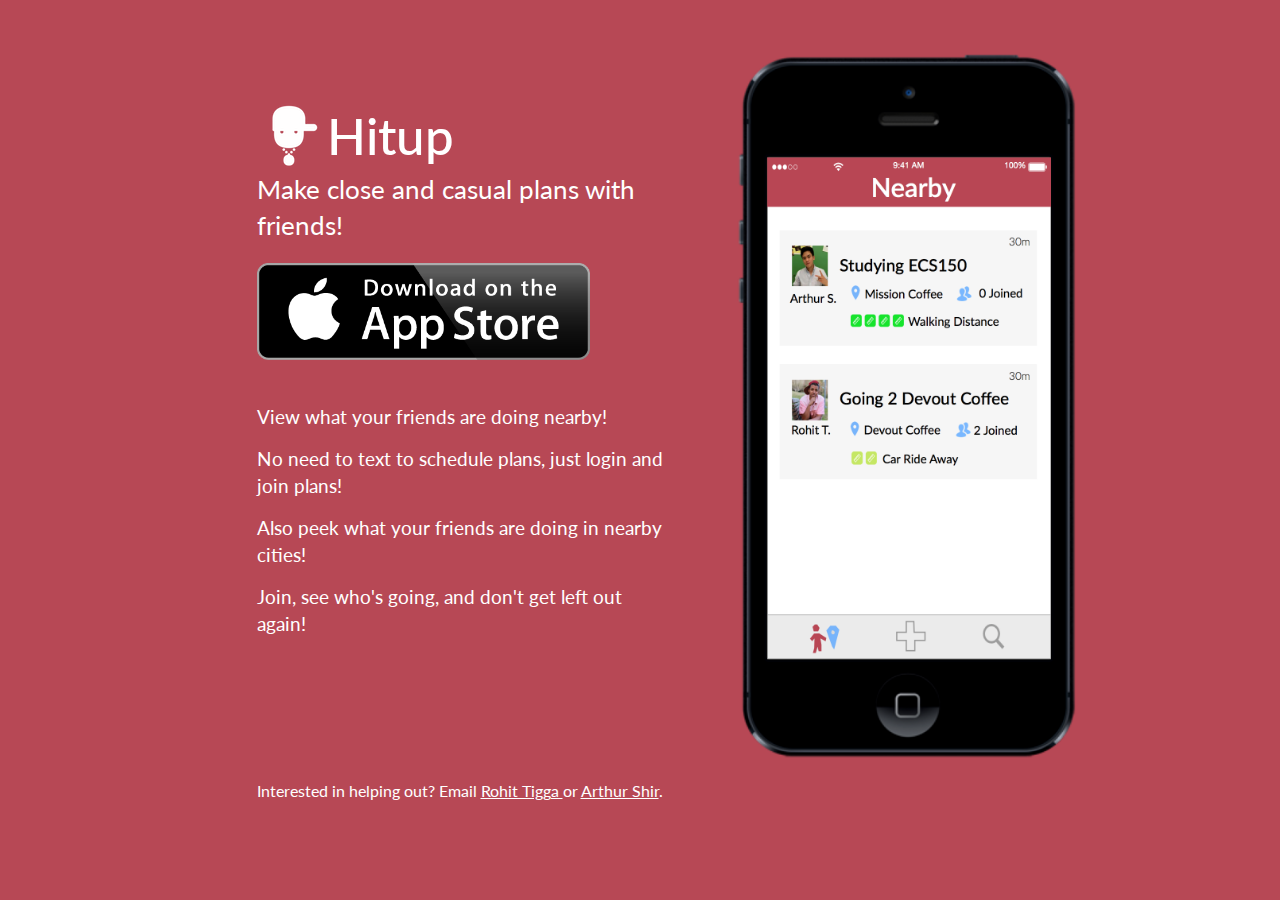
==== index.html @ 5ead3de5 "nearby text" ====
<!DOCTYPE html>
<html lang="en">
  <head>
    <meta charset="utf-8"/>
    <meta name="viewport" content="width=device-width">
    <meta property="og:url" content="http://www.gethitup.com"/>
    <meta property="og:type" content="website"/>
    <meta property="og:title" content="Hitup - Never miss a hangout again!"/>
    <meta property="og:description" content="Make plans on the go with your friends!"/>
    <meta property="og:image" content="http://www.gethitup.com/images/iphone.png"/>
    <title>Hitup - Never miss a hangout ever again!</title>
    <link rel="stylesheet" type="text/css" href="assets/css/style.css"/>
    <link href='http://fonts.googleapis.com/css?family=Lato:400,300' rel='stylesheet' type='text/css'>
    <link rel="shortcut icon" href="assets/img/favicon.png" />
   
  </head>
  <body>

    <div id="content" class="fade">
      <div id="text">
      
        <img src ="assets/img/Hitup-Logo.png" class="left">

        <h1>Hitup</h1>
        <h2>Make close and casual plans with friends!</h2>

        <a href="beta"><img class="resize-button"src="assets/img/appstore.png"></a>
        <ul id="details">
          <li id="details-1">
            View what your friends are doing nearby!
          </li>
          <li id="details-2">
            No need to text to schedule plans, just login and join plans! 
          </li>
          <li id="details-3">
            Also peek what your friends are doing in nearby cities!
          </li>
          <li id="details-4">
            Join, see who's going, and don't get left out again!
          </li>
        </ul>
      </div>
      <div id="iphone">
        <img class="resize"src="assets/img/AllFriends.png"> 
      </div>
      <div id="copy">
        Interested in helping out? Email <a href="mailto:rrtigga@ucdavis.edu?subject=Would love to help out!&body=Let me know how I can help!"> Rohit Tigga </a> or <a href="mailto:arthur.shir@gmail.com?subject=Would love to help out!&body=Let me know how I can help!"> Arthur Shir</a>.
      </div>

    </div>
  </body>
</html>
---- assets/css/style.css ----
* {
  margin: 0;
  padding: 0;
}

@font-face {
  font-family: 'Lato', sans-serif;
  font-style: normal;
  font-weight: normal;
}

@font-face {
  font-family: 'Lato', sans-serif;
  font-style: normal;
  font-weight: 400;
}

@font-face {
  font-family: 'Lato', sans-serif;
  font-style: normal;
  font-weight: 700;
}

body {
  background: #B74855;
  color: #fff;
  font-family: 'Lato', sans-serif;
  text-align: center;
  -webkit-font-smoothing: antialiased;
  -moz-osx-font-smoothing: grayscale;
}

a {
  color: white;
}

h1 {
  font-size: 3.2em;
  font-weight: 500;
}

h2 {
  font-size: 1.6em;
  font-weight: normal;
}

.button {
  background: #fff;
  border: 0.075em solid #fff;
  border-radius: 0.5em;
  color: #B74855;
  cursor: pointer;
  display: block;
  font-size: 1.2em;
  font-weight: 500;
  margin: 2.0em 0;
  padding: 0.625em 0;
  text-align: center;
  text-decoration: none;
  width: 100%;
}

.center{
  margin: auto;
    width: 60%;
}

.left{
  float:left;
}


.resize-button{
    height:auto;
    max-width: 80%;
    padding-top: 20px;
  }

  .pad20{
    padding-top: 20px;
  }

  .email-form{
    display: inline-block;
    margin: auto;
    min-width:400px;
    height:auto;
    max-width: 100%
  }

  .enter_box{
    min-width: 300px;
    min-height:45px;
  }

  .margin-100{
    margin-top:100px;
  }

/* desktop */

@media only screen and (min-width: 768px) {

  #content {
    margin: 0 auto;
    width: 767px;
  }

  #text {
    float: left;
    line-height: 1.4;
    margin: 100px 0;
    text-align: left;
    width: 417px;
  }

  #details {
    font-size: 1.2em;
    list-style-type: none;
    margin: 2.0em 0;
  }

  #details li {
    margin: 0.8em 0;
  }

  #iphone {
    background: transparent url('assets/img/AllFriends.png') no-repeat 0 0;
    background-size: contain;
    float: right;
    height: 591px;
    margin: 50px 0 0;
    width: 291px;
    
  }

  .resize{
    height: auto;
    max-width: 120%;
  }



  #video {
    height: 454px;
    margin: 69px 0;
    width: 255px;
  }

  #copy {
    clear: both;
    padding: 5px 0;
    text-align: left;
  }

  @media (-webkit-min-device-pixel-ratio: 2), (min-resolution: 192dpi) {
    #iphone {
      background: transparent url('/images/iphone@2x.png') no-repeat 0 0;
      background-size: contain;
      float: right;
      height: 591px;
      width: 291px;
    }
  }

}

/* mobile */

@media only screen and (max-width: 768px) {

  #content {
    padding: 1.0em;
    width: 90%;
  }

  #text {
    line-height: 1.4;
    text-align: left;
  }

  h2 {
    display: none;
  }

  .button {
    margin: 2.0em 0;
  }

  #details {
    font-size: 1.2em;
    list-style-type: none;
    margin: 1.4em 0;
  }

  #details li {
    margin: 0.8em 0;
  }

  #details-3 {
  }

  #iphone {
    background: transparent url('/images/iphone.png') no-repeat 0 0;
    background-size: contain;
    height: 591px;
    width: 291px;
  }

  #video {
    height: 454px;
    margin: 69px 0;
    width: 255px;
  }

  #copy {
    clear: both;
    padding: 150px 0 25px;
    text-align: left;
  }

  .resize{
    height: auto;
    max-width: 115%;
  }

  @media (-webkit-min-device-pixel-ratio: 2), (min-resolution: 192dpi) {
    #iphone {
      background: transparent url('/images/iphone@2x.png') no-repeat 0 0;
      background-size: contain;
      height: 591px;
      width: 291px;
    }
  }

}

/* fade */

@keyframes fadein {
  from { opacity: 0; }
  to   { opacity: 1; }
}

/* Firefox < 16 */
@-moz-keyframes fadein {
  from { opacity: 0; }
  to   { opacity: 1; }
}

/* Safari, Chrome and Opera > 12.1 */
@-webkit-keyframes fadein {
  from { opacity: 0; }
  to   { opacity: 1; }
}

/* Internet Explorer */
@-ms-keyframes fadein {
    from { opacity: 0; }
    to   { opacity: 1; }
}

/* Opera < 12.1 */
@-o-keyframes fadein {
    from { opacity: 0; }
    to   { opacity: 1; }
}

.fade {
  -webkit-animation: fadein 2s; /* Safari, Chrome and Opera > 12.1 */
     -moz-animation: fadein 2s; /* Firefox < 16 */
      -ms-animation: fadein 2s; /* Internet Explorer */
       -o-animation: fadein 2s; /* Opera < 12.1 */
          animation: fadein 2s;
}
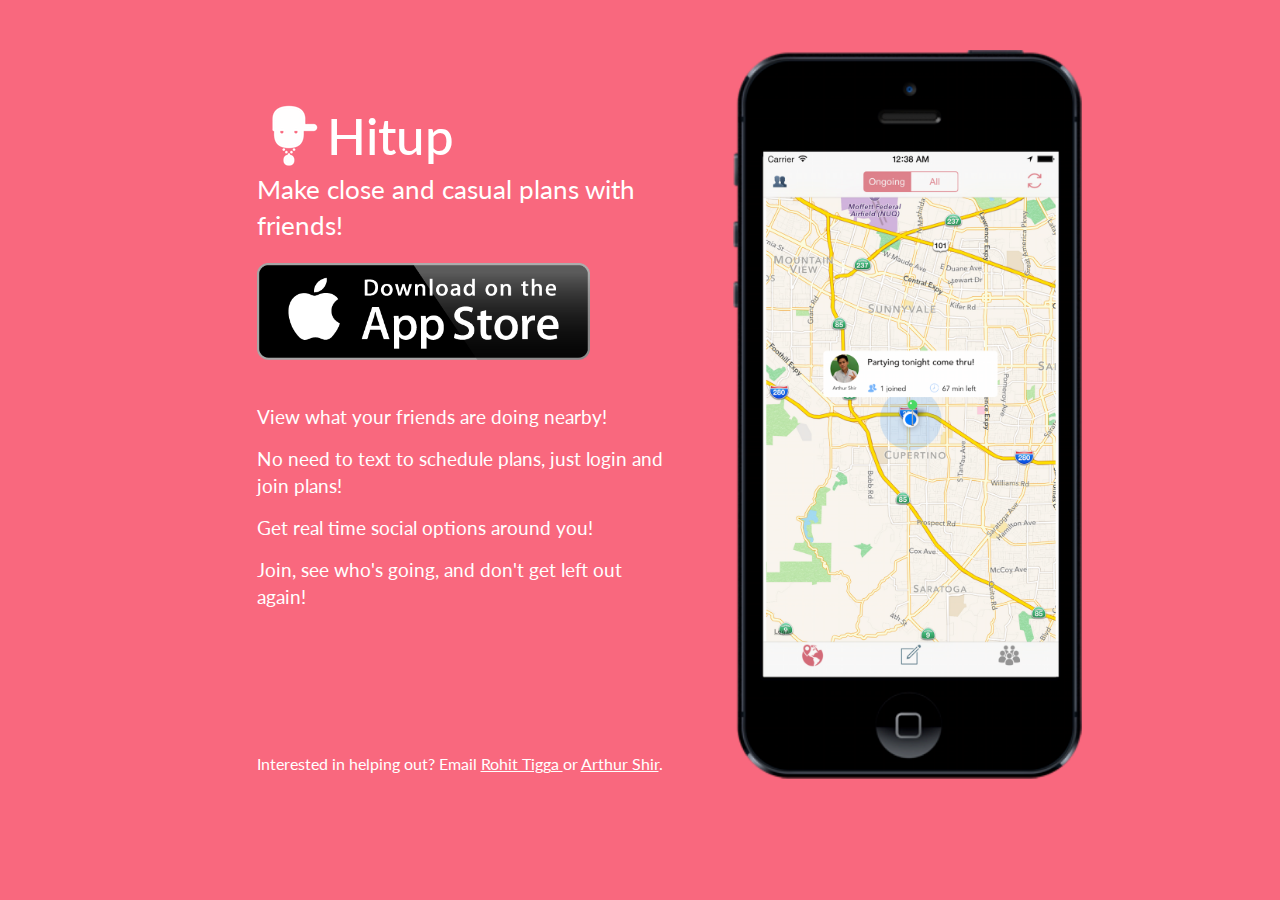
==== commit 485e8d63: "red" ====
--- a/index.html
+++ b/index.html
@@ -25,7 +25,7 @@
         <h1>Hitup</h1>
         <h2>Make close and casual plans with friends!</h2>
 
-        <a href="beta"><img class="resize-button"src="assets/img/appstore.png"></a>
+        <a target="_blank" href="https://itunes.apple.com/us/app/hittup/id1039240856?mt=8"><img class="resize-button"src="assets/img/appstore.png"></a>
         <ul id="details">
           <li id="details-1">
             View what your friends are doing nearby!
@@ -34,7 +34,7 @@
             No need to text to schedule plans, just login and join plans! 
           </li>
           <li id="details-3">
-            Also peek what your friends are doing in nearby cities!
+            Get real time social options around you!
           </li>
           <li id="details-4">
             Join, see who's going, and don't get left out again!
--- a/assets/css/style.css
+++ b/assets/css/style.css
@@ -22,7 +22,7 @@
 }
 
 body {
-  background: #B74855;
+  background: #F9687E;
   color: #fff;
   font-family: 'Lato', sans-serif;
   text-align: center;
@@ -48,7 +48,7 @@
   background: #fff;
   border: 0.075em solid #fff;
   border-radius: 0.5em;
-  color: #B74855;
+  color: #F9687E;
   cursor: pointer;
   display: block;
   font-size: 1.2em;
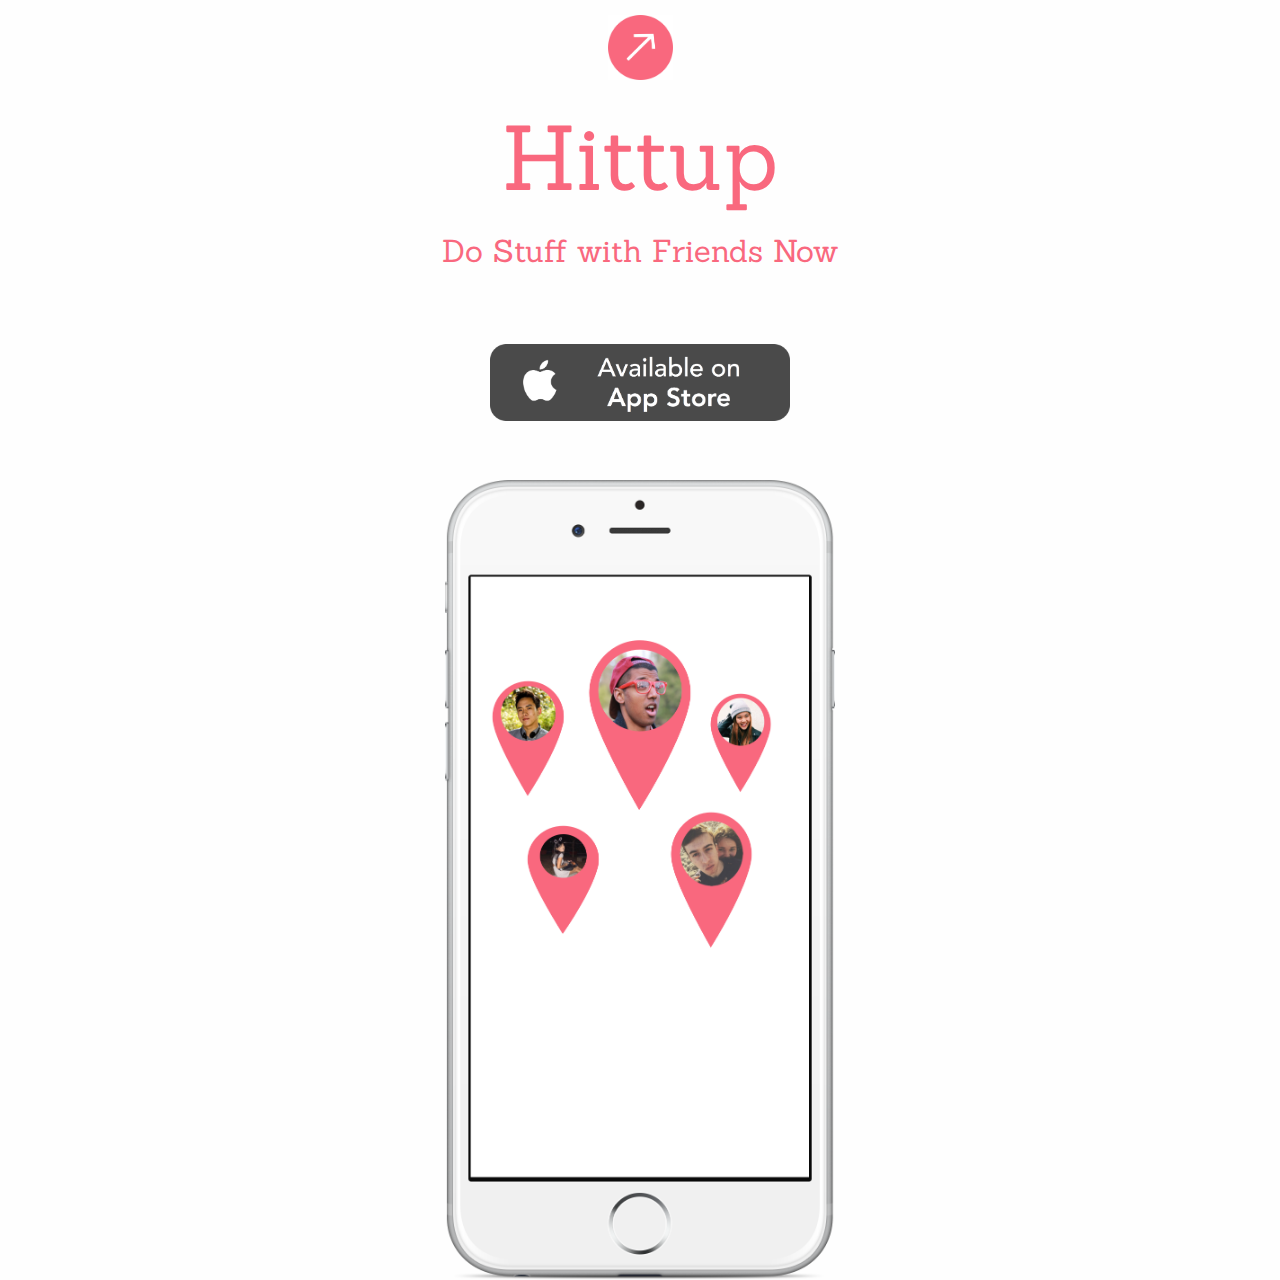
==== commit c6c5d85c: "re-do page minimal" ====
--- a/index.html
+++ b/index.html
@@ -1,53 +1,34 @@
+<!DOCTYPE html>
+<html>
+<head>
+	<title>Hittup | Do Stuff with Friends Now</title>
+<meta name="viewport" content="width=device-width, initial-scale=1">
+<link rel="icon" type="image/x-icon" href="assets/img/favicon.ico" />
+<link rel="stylesheet" href="assets/css/foundation.css">
+<link rel="stylesheet" href="assets/css/style.css">
+<link href='https://fonts.googleapis.com/css?family=Sanchez' rel='stylesheet' type='text/css'>
+</head>
 
-<!DOCTYPE html>
-<html lang="en">
-  <head>
-    <meta charset="utf-8"/>
-    <meta name="viewport" content="width=device-width">
-    <meta property="og:url" content="http://www.gethitup.com"/>
-    <meta property="og:type" content="website"/>
-    <meta property="og:title" content="Hitup - Never miss a hangout again!"/>
-    <meta property="og:description" content="Make plans on the go with your friends!"/>
-    <meta property="og:image" content="http://www.gethitup.com/images/iphone.png"/>
-    <title>Hitup - Never miss a hangout ever again!</title>
-    <link rel="stylesheet" type="text/css" href="assets/css/style.css"/>
-    <link href='http://fonts.googleapis.com/css?family=Lato:400,300' rel='stylesheet' type='text/css'>
-    <link rel="shortcut icon" href="assets/img/favicon.png" />
-   
-  </head>
-  <body>
+<body>
 
-    <div id="content" class="fade">
-      <div id="text">
-      
-        <img src ="assets/img/Hitup-Logo.png" class="left">
+<div class="center-middle">
+	<div>
+ 		<img class="logo" src="assets/img/logo.png">
+ 		<h1 class="title">Hittup</h1>
+	</div>
+	<h3 class="red"> Do Stuff with Friends Now </h3>
+	<div class="center">
+		<a href="https://itunes.apple.com/us/app/hittup/id1039240856?mt=8" target="_blank"><img class="appstore"src="assets/img/appstore.png"></a>
+		
+	</div>
+	<img class="iphone"src="assets/img/iphone.png">
 
-        <h1>Hitup</h1>
-        <h2>Make close and casual plans with friends!</h2>
 
-        <a target="_blank" href="https://itunes.apple.com/us/app/hittup/id1039240856?mt=8"><img class="resize-button"src="assets/img/appstore.png"></a>
-        <ul id="details">
-          <li id="details-1">
-            View what your friends are doing nearby!
-          </li>
-          <li id="details-2">
-            No need to text to schedule plans, just login and join plans! 
-          </li>
-          <li id="details-3">
-            Get real time social options around you!
-          </li>
-          <li id="details-4">
-            Join, see who's going, and don't get left out again!
-          </li>
-        </ul>
-      </div>
-      <div id="iphone">
-        <img class="resize"src="assets/img/AllFriends.png"> 
-      </div>
-      <div id="copy">
-        Interested in helping out? Email <a href="mailto:rrtigga@ucdavis.edu?subject=Would love to help out!&body=Let me know how I can help!"> Rohit Tigga </a> or <a href="mailto:arthur.shir@gmail.com?subject=Would love to help out!&body=Let me know how I can help!"> Arthur Shir</a>.
-      </div>
+</div>
 
-    </div>
-  </body>
+
+
+
+
+</body>
 </html>--- a/assets/css/style.css
+++ b/assets/css/style.css
@@ -1,275 +1,119 @@
-* {
-  margin: 0;
-  padding: 0;
+.center-middle {
+    left: 0;
+    line-height: 200px;
+    margin: auto;
+    margin-top: -100px;
+    position: absolute;
+    top: 5%;
+    width: 100%;
+    text-align: center;
 }
 
-@font-face {
-  font-family: 'Lato', sans-serif;
-  font-style: normal;
-  font-weight: normal;
+.title{
+	font-size: 90px;
+	margin-top: -50px;
+	color: #F9687E;
 }
 
-@font-face {
-  font-family: 'Lato', sans-serif;
-  font-style: normal;
-  font-weight: 400;
+.logo{
+	max-height: 65px;
+	max-width: 65px;
+
 }
 
-@font-face {
-  font-family: 'Lato', sans-serif;
-  font-style: normal;
-  font-weight: 700;
+.red{
+	color: #F9687E;
 }
 
-body {
-  background: #F9687E;
-  color: #fff;
-  font-family: 'Lato', sans-serif;
-  text-align: center;
-  -webkit-font-smoothing: antialiased;
-  -moz-osx-font-smoothing: grayscale;
+.iphone{
+	max-height: 800px;
+	max-width:400px;
+	margin: 0 auto;
+
 }
 
-a {
-  color: white;
-}
+.appstore{
+	max-height: 175px;
+	max-width: 300px;
 
-h1 {
-  font-size: 3.2em;
-  font-weight: 500;
-}
-
-h2 {
-  font-size: 1.6em;
-  font-weight: normal;
-}
-
-.button {
-  background: #fff;
-  border: 0.075em solid #fff;
-  border-radius: 0.5em;
-  color: #F9687E;
-  cursor: pointer;
-  display: block;
-  font-size: 1.2em;
-  font-weight: 500;
-  margin: 2.0em 0;
-  padding: 0.625em 0;
-  text-align: center;
-  text-decoration: none;
-  width: 100%;
 }
 
 .center{
-  margin: auto;
-    width: 60%;
-}
-
-.left{
-  float:left;
+	display: block;
+    margin: 0 auto;
 }
 
 
-.resize-button{
-    height:auto;
-    max-width: 80%;
-    padding-top: 20px;
-  }
 
-  .pad20{
-    padding-top: 20px;
-  }
+@media only screen and (max-width : 1200px) {
+	.iphone{
+		max-height: 800px;
+		max-width:400px;
+		margin: 0 auto;
+	}
 
-  .email-form{
-    display: inline-block;
-    margin: auto;
-    min-width:400px;
-    height:auto;
-    max-width: 100%
-  }
-
-  .enter_box{
-    min-width: 300px;
-    min-height:45px;
-  }
-
-  .margin-100{
-    margin-top:100px;
-  }
-
-/* desktop */
-
-@media only screen and (min-width: 768px) {
-
-  #content {
-    margin: 0 auto;
-    width: 767px;
-  }
-
-  #text {
-    float: left;
-    line-height: 1.4;
-    margin: 100px 0;
-    text-align: left;
-    width: 417px;
-  }
-
-  #details {
-    font-size: 1.2em;
-    list-style-type: none;
-    margin: 2.0em 0;
-  }
-
-  #details li {
-    margin: 0.8em 0;
-  }
-
-  #iphone {
-    background: transparent url('assets/img/AllFriends.png') no-repeat 0 0;
-    background-size: contain;
-    float: right;
-    height: 591px;
-    margin: 50px 0 0;
-    width: 291px;
-    
-  }
-
-  .resize{
-    height: auto;
-    max-width: 120%;
-  }
-
-
-
-  #video {
-    height: 454px;
-    margin: 69px 0;
-    width: 255px;
-  }
-
-  #copy {
-    clear: both;
-    padding: 5px 0;
-    text-align: left;
-  }
-
-  @media (-webkit-min-device-pixel-ratio: 2), (min-resolution: 192dpi) {
-    #iphone {
-      background: transparent url('/images/iphone@2x.png') no-repeat 0 0;
-      background-size: contain;
-      float: right;
-      height: 591px;
-      width: 291px;
-    }
-  }
+	.appstore{
+		max-height: 175px;
+		max-width: 300px;
+	}
 
 }
 
-/* mobile */
+@media only screen and (max-width : 979px) {
+	.iphone{
+		max-height: 800px;
+		max-width:400px;
+		margin: 0 auto;
+	}
 
-@media only screen and (max-width: 768px) {
-
-  #content {
-    padding: 1.0em;
-    width: 90%;
-  }
-
-  #text {
-    line-height: 1.4;
-    text-align: left;
-  }
-
-  h2 {
-    display: none;
-  }
-
-  .button {
-    margin: 2.0em 0;
-  }
-
-  #details {
-    font-size: 1.2em;
-    list-style-type: none;
-    margin: 1.4em 0;
-  }
-
-  #details li {
-    margin: 0.8em 0;
-  }
-
-  #details-3 {
-  }
-
-  #iphone {
-    background: transparent url('/images/iphone.png') no-repeat 0 0;
-    background-size: contain;
-    height: 591px;
-    width: 291px;
-  }
-
-  #video {
-    height: 454px;
-    margin: 69px 0;
-    width: 255px;
-  }
-
-  #copy {
-    clear: both;
-    padding: 150px 0 25px;
-    text-align: left;
-  }
-
-  .resize{
-    height: auto;
-    max-width: 115%;
-  }
-
-  @media (-webkit-min-device-pixel-ratio: 2), (min-resolution: 192dpi) {
-    #iphone {
-      background: transparent url('/images/iphone@2x.png') no-repeat 0 0;
-      background-size: contain;
-      height: 591px;
-      width: 291px;
-    }
-  }
+	.appstore{
+		max-height: 175px;
+		max-width: 300px;
+	}
 
 }
 
-/* fade */
+@media only screen and (max-width : 767px) {
+	.iphone{
+		max-height: 800px;
+		max-width:400px;
+		margin: 0 auto;
+	}
 
-@keyframes fadein {
-  from { opacity: 0; }
-  to   { opacity: 1; }
+	.appstore{
+		max-height: 175px;
+		max-width: 300px;
+	}
+
+
 }
 
-/* Firefox < 16 */
-@-moz-keyframes fadein {
-  from { opacity: 0; }
-  to   { opacity: 1; }
+@media only screen and (max-width : 480px) {
+	.iphone{
+		max-height: 600px;
+		max-width:300px;
+		margin: 0 auto;
+	}
+
+	.appstore{
+		max-height: 125px;
+		max-width: 250px;
+	}
+	
+
 }
 
-/* Safari, Chrome and Opera > 12.1 */
-@-webkit-keyframes fadein {
-  from { opacity: 0; }
-  to   { opacity: 1; }
+@media only screen and (max-width : 320px) {
+	.iphone{
+		max-height: 500px;
+		max-width:250px;
+		margin: 0 auto;
+	}
+
+	.appstore{
+		max-height: 100px;
+		max-width: 200px;
+	}
+	
+
 }
-
-/* Internet Explorer */
-@-ms-keyframes fadein {
-    from { opacity: 0; }
-    to   { opacity: 1; }
-}
-
-/* Opera < 12.1 */
-@-o-keyframes fadein {
-    from { opacity: 0; }
-    to   { opacity: 1; }
-}
-
-.fade {
-  -webkit-animation: fadein 2s; /* Safari, Chrome and Opera > 12.1 */
-     -moz-animation: fadein 2s; /* Firefox < 16 */
-      -ms-animation: fadein 2s; /* Internet Explorer */
-       -o-animation: fadein 2s; /* Opera < 12.1 */
-          animation: fadein 2s;
-}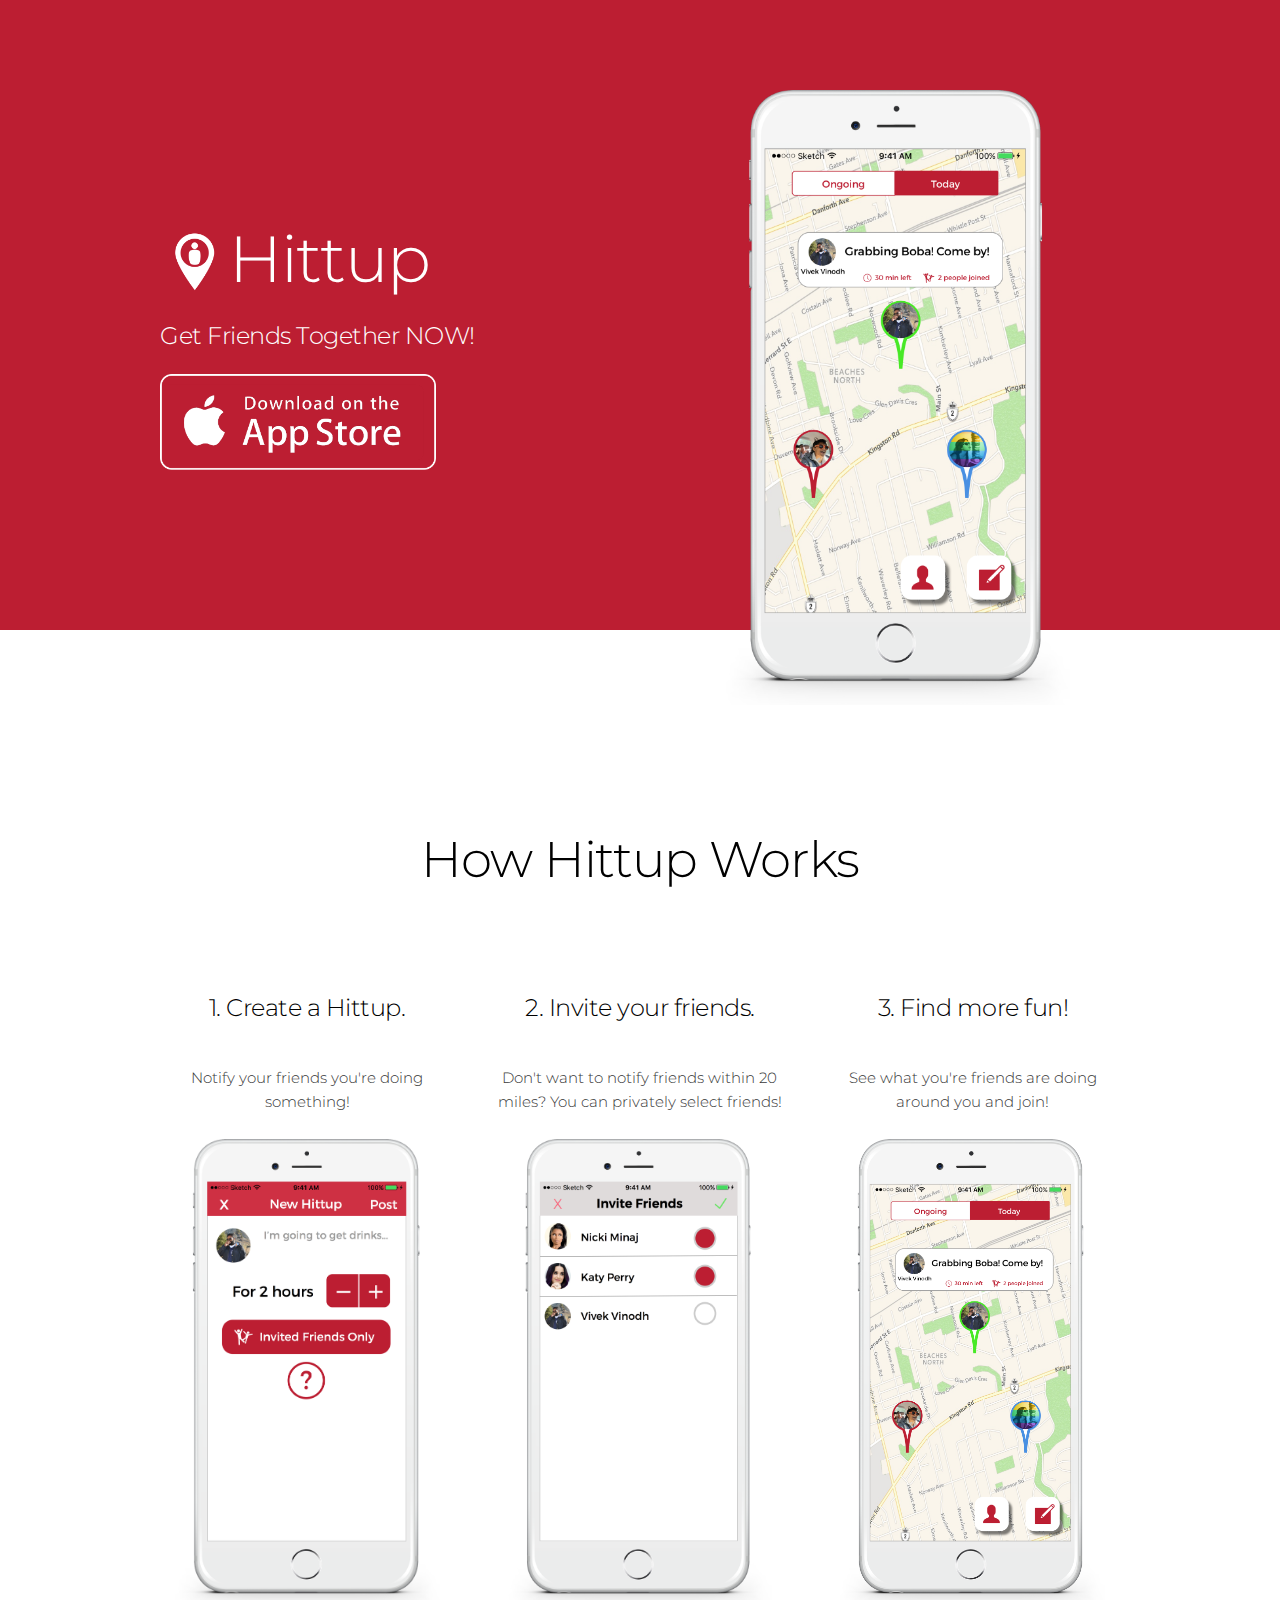
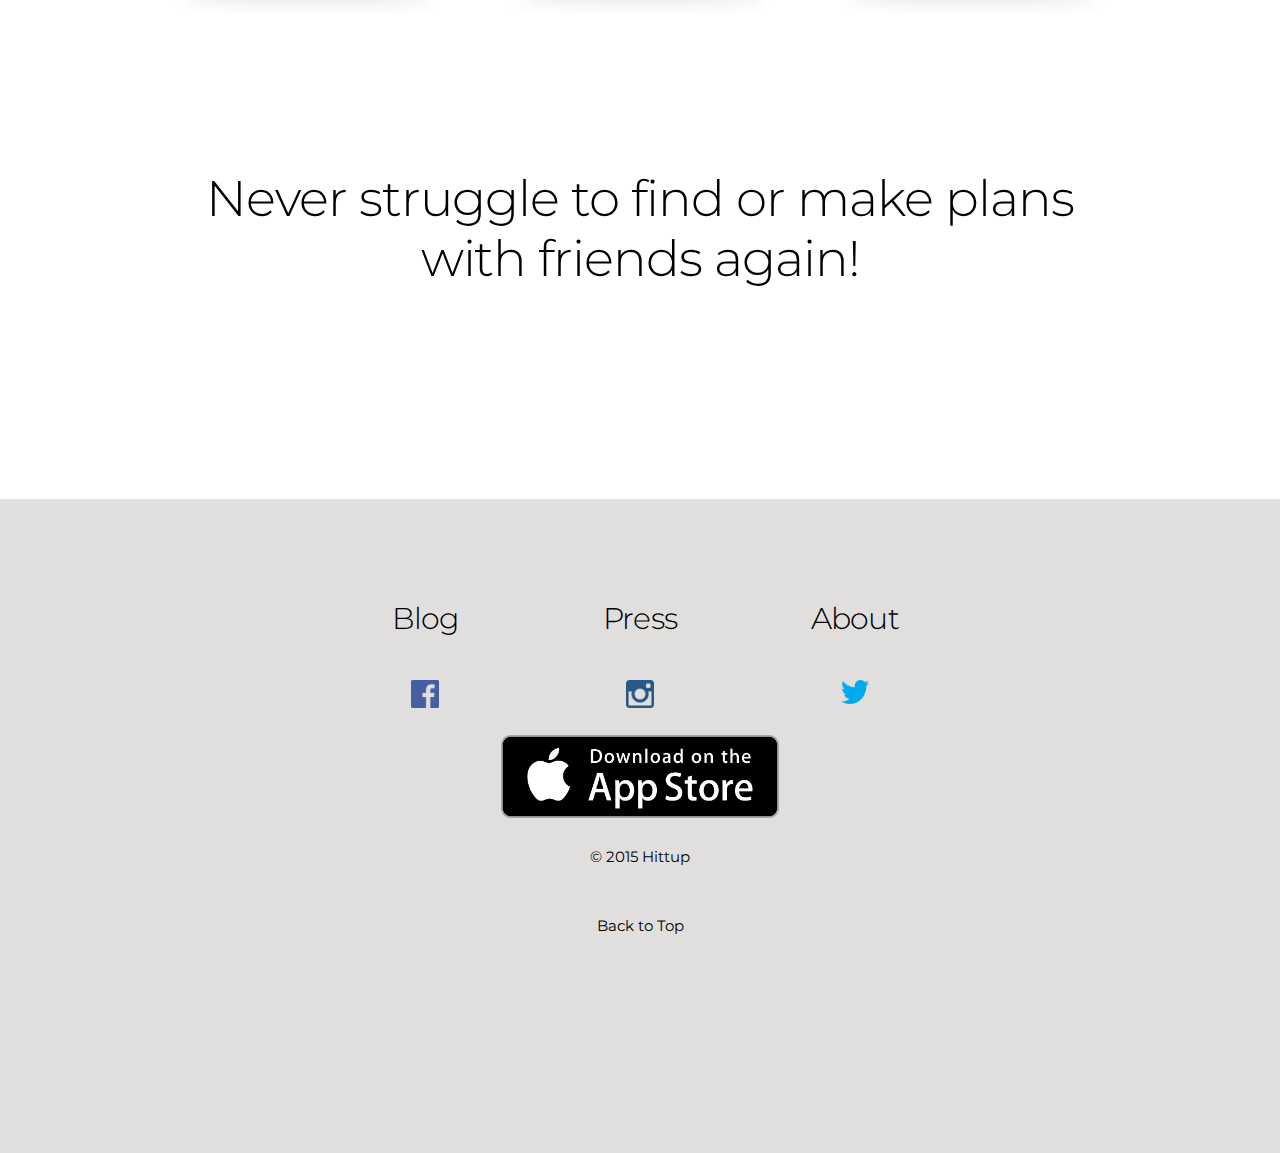
==== commit d4963253: "new website redesign" ====
--- a/index.html
+++ b/index.html
@@ -1,34 +1,125 @@
 <!DOCTYPE html>
-<html>
+<html lang="en">
 <head>
-	<title>Hittup | Do Stuff with Friends Now</title>
-<meta name="viewport" content="width=device-width, initial-scale=1">
-<link rel="icon" type="image/x-icon" href="assets/img/favicon.ico" />
-<link rel="stylesheet" href="assets/css/foundation.css">
-<link rel="stylesheet" href="assets/css/style.css">
-<link href='https://fonts.googleapis.com/css?family=Sanchez' rel='stylesheet' type='text/css'>
+
+  <!-- Basic Page Needs
+  –––––––––––––––––––––––––––––––––––––––––––––––––– -->
+  <meta charset="utf-8">
+  <title>Hittup - Get Friends Together!</title>
+  <meta name="description" content="">
+  <meta name="author" content="">
+
+  <!-- Mobile Specific Metas
+  –––––––––––––––––––––––––––––––––––––––––––––––––– -->
+  <meta name="viewport" content="width=device-width, initial-scale=1">
+
+  <!-- FONT
+  –––––––––––––––––––––––––––––––––––––––––––––––––– -->
+  <link href='https://fonts.googleapis.com/css?family=Montserrat:400,700' rel='stylesheet' type='text/css'>
+
+  <!-- CSS
+  –––––––––––––––––––––––––––––––––––––––––––––––––– -->
+  <link rel="stylesheet" href="css/normalize.css">
+  <link rel="stylesheet" href="css/skeleton.css">
+  <link rel="stylesheet" href="css/custom.css">
+
+  <!-- Scripts
+  –––––––––––––––––––––––––––––––––––––––––––––––––– -->
+  <script src="//ajax.googleapis.com/ajax/libs/jquery/2.1.1/jquery.min.js"></script>
+
+  <!-- Favicon
+  –––––––––––––––––––––––––––––––––––––––––––––––––– -->
+  <link rel="shortcut icon" href="img/favicon.ico">
+
 </head>
-
 <body>
 
-<div class="center-middle">
-	<div>
- 		<img class="logo" src="assets/img/logo.png">
- 		<h1 class="title">Hittup</h1>
-	</div>
-	<h3 class="red"> Do Stuff with Friends Now </h3>
-	<div class="center">
-		<a href="https://itunes.apple.com/us/app/hittup/id1039240856?mt=8" target="_blank"><img class="appstore"src="assets/img/appstore.png"></a>
-		
-	</div>
-	<img class="iphone"src="assets/img/iphone.png">
+  <!-- Primary Page Layout
+  –––––––––––––––––––––––––––––––––––––––––––––––––– -->
+
+  <div class="section hero" id="hero">
+    <div class="container">
+      <div class="row">
+        <div class="one-half column">
+
+          <img class="pinresize" align="left" src="img/PinLogo.png">
+          <h1 class="title">Hittup</h1>
+          <h5>Get Friends Together NOW!</h5>
+          <a target="_blank" href="https://itunes.apple.com/us/app/hittup/id1039240856?mt=8"><img class="download"src="img/download.png"></a>
+        </div>
+        <div class="one-half column phones">
+          <img class="phone" src="img/appmain.png">
+        </div>
+      </div>
+    </div>
+  </div>
+
+  <div class="section values">
+    <div class="container">
+    <h1>How Hittup Works</h1>
+      <div class=" mtop100 row">
+        <div class="one-third column value">
+          <h5 class="value-heading">1. Create a Hittup.</h5>
+          <p class="value-description">Notify your friends you're doing something!</p>
+          <img class="resizephone"src="img/create1.png">
+        </div>
+        <div class="one-third column value">
+          <h5 class="value-heading">2. Invite your friends.</h5>
+          <p class="value-description">Don't want to notify friends within 20 miles? You can privately select friends!</p>
+          <img class="resizephone"src="img/invite2.png">
+        </div>
+        <div class="one-third column value">
+          <h5 class="value-heading">3. Find more fun!</h5>
+          <p class="value-description">See what you're friends are doing around you and join!</p>
+          <img class="resizephone"src="img/find3.png">
+        </div>
+      </div>
+
+      <h1 class="mtop150"> Never struggle to find or make plans with friends again! </h1>
+    </div>
+  </div>
 
 
-</div>
+  <div class="section footer">
+    <div class="footercontainer">
+      <div class="row mneg100">
+        <div class="one-third column value">
+          <a target="_blank" href="https://medium.com/@hittup"><h4>Blog</h4></a>
+        </div>
+        <div class="one-third column value">
+          <a target="_blank" href="https://medium.com/@RohitTigga/hittup-an-app-for-socializing-in-real-life-5fb0a5a36338#.5xpcskdn4"><h4>Press</h4></a>
+        </div>
+        <div class="one-third column value">
+          <h4>About</h4>
+        </div>
+      </div>
+      <div class="row mtop20">
+        <div class="one-third column value">
+          <a target="_blank" href="https://www.facebook.com/hittupapp"><img class="shrinksocial" src="img/facebook.png"></a>
+        </div>
+        <div class="one-third column value">
+          <a target="_blank" href="https://instagram.com/hittupapp"><img class="shrinksocial" src="img/instagram.png"></a>
+        </div>
+        <div class="one-third column value">
+          <a target="_blank" href="https://twitter.com/hittupapp"><img class="shrinksocial" src="img/twitter.png"></a>
+        </div>
+      </div>
+      <div class="row center mtop20">
+        <a target="_blank" href="https://itunes.apple.com/us/app/hittup/id1039240856?mt=8"><img class="bottom"src="img/bottom.png"></a>
+      </div>
+      <div class="row mtop20">
+      <p> &copy; 2015 Hittup</p>
+      </div>
+      <div class="row mtop20">
+      <a href="#hero"><p>Back to Top</p></a>
+      </div>
+    </div>
+  </div>
 
 
 
 
-
+<!-- End Document
+  –––––––––––––––––––––––––––––––––––––––––––––––––– -->
 </body>
 </html>--- a/css/skeleton.css
+++ b/css/skeleton.css
@@ -0,0 +1,429 @@
+/*
+* Skeleton V2.0.4
+* Copyright 2014, Dave Gamache
+* www.getskeleton.com
+* Free to use under the MIT license.
+* http://www.opensource.org/licenses/mit-license.php
+* 12/29/2014
+*/
+
+
+/* Table of contents
+––––––––––––––––––––––––––––––––––––––––––––––––––
+- Grid
+- Base Styles
+- Typography
+- Links
+- Buttons
+- Forms
+- Lists
+- Code
+- Tables
+- Spacing
+- Utilities
+- Clearing
+- Media Queries
+*/
+
+
+/* Grid
+–––––––––––––––––––––––––––––––––––––––––––––––––– */
+.container {
+  position: relative;
+  width: 100%;
+  max-width: 960px;
+  margin: 0 auto;
+  padding: 0 20px;
+  box-sizing: border-box; }
+.column,
+.columns {
+  width: 100%;
+  float: left;
+  box-sizing: border-box; }
+
+/* For devices larger than 400px */
+@media (min-width: 400px) {
+  .container {
+    width: 85%;
+    padding: 0; }
+}
+
+/* For devices larger than 550px */
+@media (min-width: 550px) {
+  .container {
+    width: 80%; }
+  .column,
+  .columns {
+    margin-left: 4%; }
+  .column:first-child,
+  .columns:first-child {
+    margin-left: 0; }
+
+  .one.column,
+  .one.columns                    { width: 4.66666666667%; }
+  .two.columns                    { width: 13.3333333333%; }
+  .three.columns                  { width: 22%;            }
+  .four.columns                   { width: 30.6666666667%; }
+  .five.columns                   { width: 39.3333333333%; }
+  .six.columns                    { width: 48%;            }
+  .seven.columns                  { width: 56.6666666667%; }
+  .eight.columns                  { width: 65.3333333333%; }
+  .nine.columns                   { width: 74.0%;          }
+  .ten.columns                    { width: 82.6666666667%; }
+  .eleven.columns                 { width: 91.3333333333%; }
+  .twelve.columns                 { width: 100%; margin-left: 0; }
+
+  .one-third.column               { width: 30.6666666667%; }
+  .two-thirds.column              { width: 65.3333333333%; }
+
+  .one-half.column                { width: 48%; }
+
+  /* Offsets */
+  .offset-by-one.column,
+  .offset-by-one.columns          { margin-left: 8.66666666667%; }
+  .offset-by-two.column,
+  .offset-by-two.columns          { margin-left: 17.3333333333%; }
+  .offset-by-three.column,
+  .offset-by-three.columns        { margin-left: 26%;            }
+  .offset-by-four.column,
+  .offset-by-four.columns         { margin-left: 34.6666666667%; }
+  .offset-by-five.column,
+  .offset-by-five.columns         { margin-left: 43.3333333333%; }
+  .offset-by-six.column,
+  .offset-by-six.columns          { margin-left: 52%;            }
+  .offset-by-seven.column,
+  .offset-by-seven.columns        { margin-left: 60.6666666667%; }
+  .offset-by-eight.column,
+  .offset-by-eight.columns        { margin-left: 69.3333333333%; }
+  .offset-by-nine.column,
+  .offset-by-nine.columns         { margin-left: 78.0%;          }
+  .offset-by-ten.column,
+  .offset-by-ten.columns          { margin-left: 86.6666666667%; }
+  .offset-by-eleven.column,
+  .offset-by-eleven.columns       { margin-left: 95.3333333333%; }
+
+  .offset-by-one-third.column,
+  .offset-by-one-third.columns    { margin-left: 34.6666666667%; }
+  .offset-by-two-thirds.column,
+  .offset-by-two-thirds.columns   { margin-left: 69.3333333333%; }
+
+  .offset-by-one-half.column,
+  .offset-by-one-half.columns     { margin-left: 52%; }
+
+}
+
+
+/* Base Styles
+–––––––––––––––––––––––––––––––––––––––––––––––––– */
+/* NOTE
+html is set to 62.5% so that all the REM measurements throughout Skeleton
+are based on 10px sizing. So basically 1.5rem = 15px :) */
+html {
+  font-size: 62.5%; }
+body {
+  font-size: 1.5em; /* currently ems cause chrome bug misinterpreting rems on body element */
+  line-height: 1.6;
+  font-weight: 400;
+  font-family: 'Montserrat', sans-serif;
+  color: #222; }
+
+
+/* Typography
+–––––––––––––––––––––––––––––––––––––––––––––––––– */
+h1, h2, h3, h4, h5, h6 {
+  margin-top: 0;
+  margin-bottom: 2rem;
+  font-weight: 300; }
+h1 { font-size: 4.0rem; line-height: 1.2;  letter-spacing: -.1rem;}
+h2 { font-size: 3.6rem; line-height: 1.25; letter-spacing: -.1rem; }
+h3 { font-size: 3.0rem; line-height: 1.3;  letter-spacing: -.1rem; }
+h4 { font-size: 2.4rem; line-height: 1.35; letter-spacing: -.08rem; }
+h5 { font-size: 1.8rem; line-height: 1.5;  letter-spacing: -.05rem; }
+h6 { font-size: 1.5rem; line-height: 1.6;  letter-spacing: 0; }
+
+/* Larger than phablet */
+@media (min-width: 550px) {
+  h1 { font-size: 5.0rem; }
+  h2 { font-size: 4.2rem; }
+  h3 { font-size: 3.6rem; }
+  h4 { font-size: 3.0rem; }
+  h5 { font-size: 2.4rem; }
+  h6 { font-size: 1.5rem; }
+}
+
+p {
+  margin-top: 0; }
+
+
+/* Links
+–––––––––––––––––––––––––––––––––––––––––––––––––– */
+a {
+  color: #1EAEDB; }
+a:hover {
+  color: #0FA0CE; }
+
+
+/* Buttons
+–––––––––––––––––––––––––––––––––––––––––––––––––– */
+.button,
+button,
+input[type="submit"],
+input[type="reset"],
+input[type="button"] {
+  display: inline-block;
+  height: 38px;
+  padding: 0 30px;
+  color: #555;
+  text-align: center;
+  font-size: 11px;
+  font-weight: 600;
+  line-height: 38px;
+  letter-spacing: .1rem;
+  text-transform: uppercase;
+  text-decoration: none;
+  white-space: nowrap;
+  background-color: transparent;
+  border-radius: 4px;
+  border: 1px solid #bbb;
+  cursor: pointer;
+  box-sizing: border-box; }
+.button:hover,
+button:hover,
+input[type="submit"]:hover,
+input[type="reset"]:hover,
+input[type="button"]:hover,
+.button:focus,
+button:focus,
+input[type="submit"]:focus,
+input[type="reset"]:focus,
+input[type="button"]:focus {
+  color: #333;
+  border-color: #888;
+  outline: 0; }
+.button.button-primary,
+button.button-primary,
+input[type="submit"].button-primary,
+input[type="reset"].button-primary,
+input[type="button"].button-primary {
+  color: #FFF;
+  background-color: #33C3F0;
+  border-color: #33C3F0; }
+.button.button-primary:hover,
+button.button-primary:hover,
+input[type="submit"].button-primary:hover,
+input[type="reset"].button-primary:hover,
+input[type="button"].button-primary:hover,
+.button.button-primary:focus,
+button.button-primary:focus,
+input[type="submit"].button-primary:focus,
+input[type="reset"].button-primary:focus,
+input[type="button"].button-primary:focus {
+  color: #FFF;
+  background-color: #1EAEDB;
+  border-color: #1EAEDB; }
+
+
+/* Forms
+–––––––––––––––––––––––––––––––––––––––––––––––––– */
+input[type="email"],
+input[type="number"],
+input[type="search"],
+input[type="text"],
+input[type="tel"],
+input[type="url"],
+input[type="password"],
+textarea,
+select {
+  height: 38px;
+  padding: 6px 10px; /* The 6px vertically centers text on FF, ignored by Webkit */
+  background-color: #fff;
+  border: 1px solid #D1D1D1;
+  border-radius: 4px;
+  box-shadow: none;
+  box-sizing: border-box; }
+/* Removes awkward default styles on some inputs for iOS */
+input[type="email"],
+input[type="number"],
+input[type="search"],
+input[type="text"],
+input[type="tel"],
+input[type="url"],
+input[type="password"],
+textarea {
+  -webkit-appearance: none;
+     -moz-appearance: none;
+          appearance: none; }
+textarea {
+  min-height: 65px;
+  padding-top: 6px;
+  padding-bottom: 6px; }
+input[type="email"]:focus,
+input[type="number"]:focus,
+input[type="search"]:focus,
+input[type="text"]:focus,
+input[type="tel"]:focus,
+input[type="url"]:focus,
+input[type="password"]:focus,
+textarea:focus,
+select:focus {
+  border: 1px solid #33C3F0;
+  outline: 0; }
+label,
+legend {
+  display: block;
+  margin-bottom: .5rem;
+  font-weight: 600; }
+fieldset {
+  padding: 0;
+  border-width: 0; }
+input[type="checkbox"],
+input[type="radio"] {
+  display: inline; }
+label > .label-body {
+  display: inline-block;
+  margin-left: .5rem;
+  font-weight: normal; }
+
+
+/* Lists
+–––––––––––––––––––––––––––––––––––––––––––––––––– */
+ul {
+  list-style: circle inside; }
+ol {
+  list-style: decimal inside; }
+ol, ul {
+  padding-left: 0;
+  margin-top: 0; }
+ul ul,
+ul ol,
+ol ol,
+ol ul {
+  margin: 1.5rem 0 1.5rem 3rem;
+  font-size: 90%; }
+li {
+  margin-bottom: 1rem; }
+
+
+/* Code
+–––––––––––––––––––––––––––––––––––––––––––––––––– */
+code {
+  padding: .2rem .5rem;
+  margin: 0 .2rem;
+  font-size: 90%;
+  white-space: nowrap;
+  background: #F1F1F1;
+  border: 1px solid #E1E1E1;
+  border-radius: 4px; }
+pre > code {
+  display: block;
+  padding: 1rem 1.5rem;
+  white-space: pre; }
+
+
+/* Tables
+–––––––––––––––––––––––––––––––––––––––––––––––––– */
+th,
+td {
+  padding: 12px 15px;
+  text-align: left;
+  border-bottom: 1px solid #E1E1E1; }
+th:first-child,
+td:first-child {
+  padding-left: 0; }
+th:last-child,
+td:last-child {
+  padding-right: 0; }
+
+
+/* Spacing
+–––––––––––––––––––––––––––––––––––––––––––––––––– */
+button,
+.button {
+  margin-bottom: 1rem; }
+input,
+textarea,
+select,
+fieldset {
+  margin-bottom: 1.5rem; }
+pre,
+blockquote,
+dl,
+figure,
+table,
+p,
+ul,
+ol,
+form {
+  margin-bottom: 2.5rem; }
+
+
+/* Utilities
+–––––––––––––––––––––––––––––––––––––––––––––––––– */
+.u-full-width {
+  width: 100%;
+  box-sizing: border-box; }
+.u-max-full-width {
+  max-width: 100%;
+  box-sizing: border-box; }
+.u-pull-right {
+  float: right; }
+.u-pull-left {
+  float: left; }
+
+
+/* Misc
+–––––––––––––––––––––––––––––––––––––––––––––––––– */
+hr {
+  margin-top: 3rem;
+  margin-bottom: 3.5rem;
+  border-width: 0;
+  border-top: 1px solid #E1E1E1; }
+
+
+/* Clearing
+–––––––––––––––––––––––––––––––––––––––––––––––––– */
+
+/* Self Clearing Goodness */
+.container:after,
+.row:after,
+.u-cf {
+  content: "";
+  display: table;
+  clear: both; }
+
+
+  /* Custom–––––––––––––––––––––––––––––––––––––––––––––––––– */
+
+  .footercontainer {
+  position: relative;
+  width: 100%;
+  max-width: 660px;
+  margin: 0 auto;
+  padding: 0 20px;
+  box-sizing: border-box; }
+
+
+/* Media Queries
+–––––––––––––––––––––––––––––––––––––––––––––––––– */
+/*
+Note: The best way to structure the use of media queries is to create the queries
+near the relevant code. For example, if you wanted to change the styles for buttons
+on small devices, paste the mobile query code up in the buttons section and style it
+there.
+*/
+
+
+/* Larger than mobile */
+@media (min-width: 400px) {}
+
+/* Larger than phablet (also point when grid becomes active) */
+@media (min-width: 550px) {}
+
+/* Larger than tablet */
+@media (min-width: 750px) {}
+
+/* Larger than desktop */
+@media (min-width: 1000px) {}
+
+/* Larger than Desktop HD */
+@media (min-width: 1200px) {}--- a/css/custom.css
+++ b/css/custom.css
@@ -0,0 +1,214 @@
+/* Shared
+–––––––––––––––––––––––––––––––––––––––––––––––––– */
+.button {
+  border-radius: 100px;
+}
+
+/* Sections
+–––––––––––––––––––––––––––––––––––––––––––––––––– */
+.section {
+  padding: 8rem 0 7rem;
+  text-align: center;
+}
+.section-heading,
+.section-description {
+  margin-bottom: 1.2rem;
+}
+
+a {
+    text-decoration: none !important;
+    color: black;
+}
+
+/* Hero
+–––––––––––––––––––––––––––––––––––––––––––––––––– */
+.hero{
+  background-color: #BC1E32;
+  color:white;
+}
+
+.pinresize{
+  max-width: 15%;
+  height:auto;
+  margin-top: 10px;
+}
+
+.title{
+  font-size: 65px;
+}
+
+.download{
+  max-width:60%;
+  height:auto;
+}
+
+.shrinksocial{
+  max-width: 15%;
+  height:auto;
+}
+
+
+.phones {
+  position: relative;
+}
+.phone {
+  position: relative;
+  max-width: 80%;
+  margin: 3rem auto -12rem;
+}
+.phone + .phone {
+  display: none;
+}
+
+/* Values
+–––––––––––––––––––––––––––––––––––––––––––––––––– */
+.values {
+  background-image: url('../images/values-bg.jpg');
+  background-size: cover;
+  color: black;
+  padding-bottom: 5rem;
+}
+.value-multiplier {
+  margin-bottom: .5rem;
+  color: #11DFC7;
+}
+.value-heading {
+  margin-bottom: 4rem;
+}
+.value-description {
+  opacity: .8;
+  font-weight: 300;
+}
+
+.mtop100{
+  margin-top:100px;
+}
+
+.mtop20{
+  margin-top:20px;
+}
+
+.mtop150{
+  margin-top:150px;
+}
+
+.resizephone{
+  max-width:90%;
+  height:auto;
+}
+
+/* Help
+–––––––––––––––––––––––––––––––––––––––––––––––––– */
+.get-help {
+  border-bottom: 1px solid #ddd;
+}
+
+/* footer
+–––––––––––––––––––––––––––––––––––––––––––––––––– */
+.footer {
+  background-image: url('../images/values-bg.jpg');
+  background-size: cover;
+  background-color: #E1DEDE;
+  color: black;
+}
+.footer .section-description { 
+  margin-bottom: 4rem;
+}
+
+.center{
+  text-align: center;
+}
+
+.bottom{
+  max-width: 45%;
+  height: auto;
+}
+
+
+.mneg100{
+  margin-top: -100px;
+}
+
+/* Bigger than 550 */
+@media (min-width: 550px) {
+  .section {
+    padding: 12rem 0 11rem;
+  }
+  .hero {
+    padding-bottom: 12rem;
+    text-align: left;
+    height: 165px;
+  }
+  .phone {
+    position: absolute;
+    top: -7rem;
+    right: 3rem;
+    max-height: 362px;
+    z-index: 3;
+  }
+  .phone + .phone {
+    top: -6rem;
+    display: block;
+    max-width: 73.8%;
+    right: 0;
+    z-index: 2;
+    max-height: 338px;
+  }
+  .hero-heading {
+    font-size: 2.4rem;
+  }
+}
+
+/* Bigger than 750 */
+@media (min-width: 750px) {
+  .hero {
+    height: 190px;
+  }
+  .hero-heading {
+    font-size: 2.6rem;
+  }
+  .section {
+    padding: 14rem 0 15rem;
+  }
+  .hero {
+    padding: 16rem 0 14rem;
+  }
+  .section-description {
+    max-width: 60%;
+    margin-left: auto;
+    margin-right: auto;
+  }
+  .phone {
+    top: -14rem;
+    right: 5rem;
+    max-height: 510px;
+  }
+  .phone + .phone {
+    top: -12rem;
+    max-height: 472px;
+  }
+  .footer {
+    padding: 15rem 0 8rem;
+  }
+}
+
+/* Bigger than 1000 */
+@media (min-width: 1000px) {
+  .section {
+    padding: 20rem 0 19rem;
+  }
+  .hero {
+    padding: 22rem 0;
+  }
+  .hero-heading {
+    font-size: 3.0rem;
+  }
+  .phone {
+    top: -16rem;
+    max-height: 615px;
+  }
+  .phone + .phone {
+    top: -14rem;
+    max-height: 570px;
+  }
+}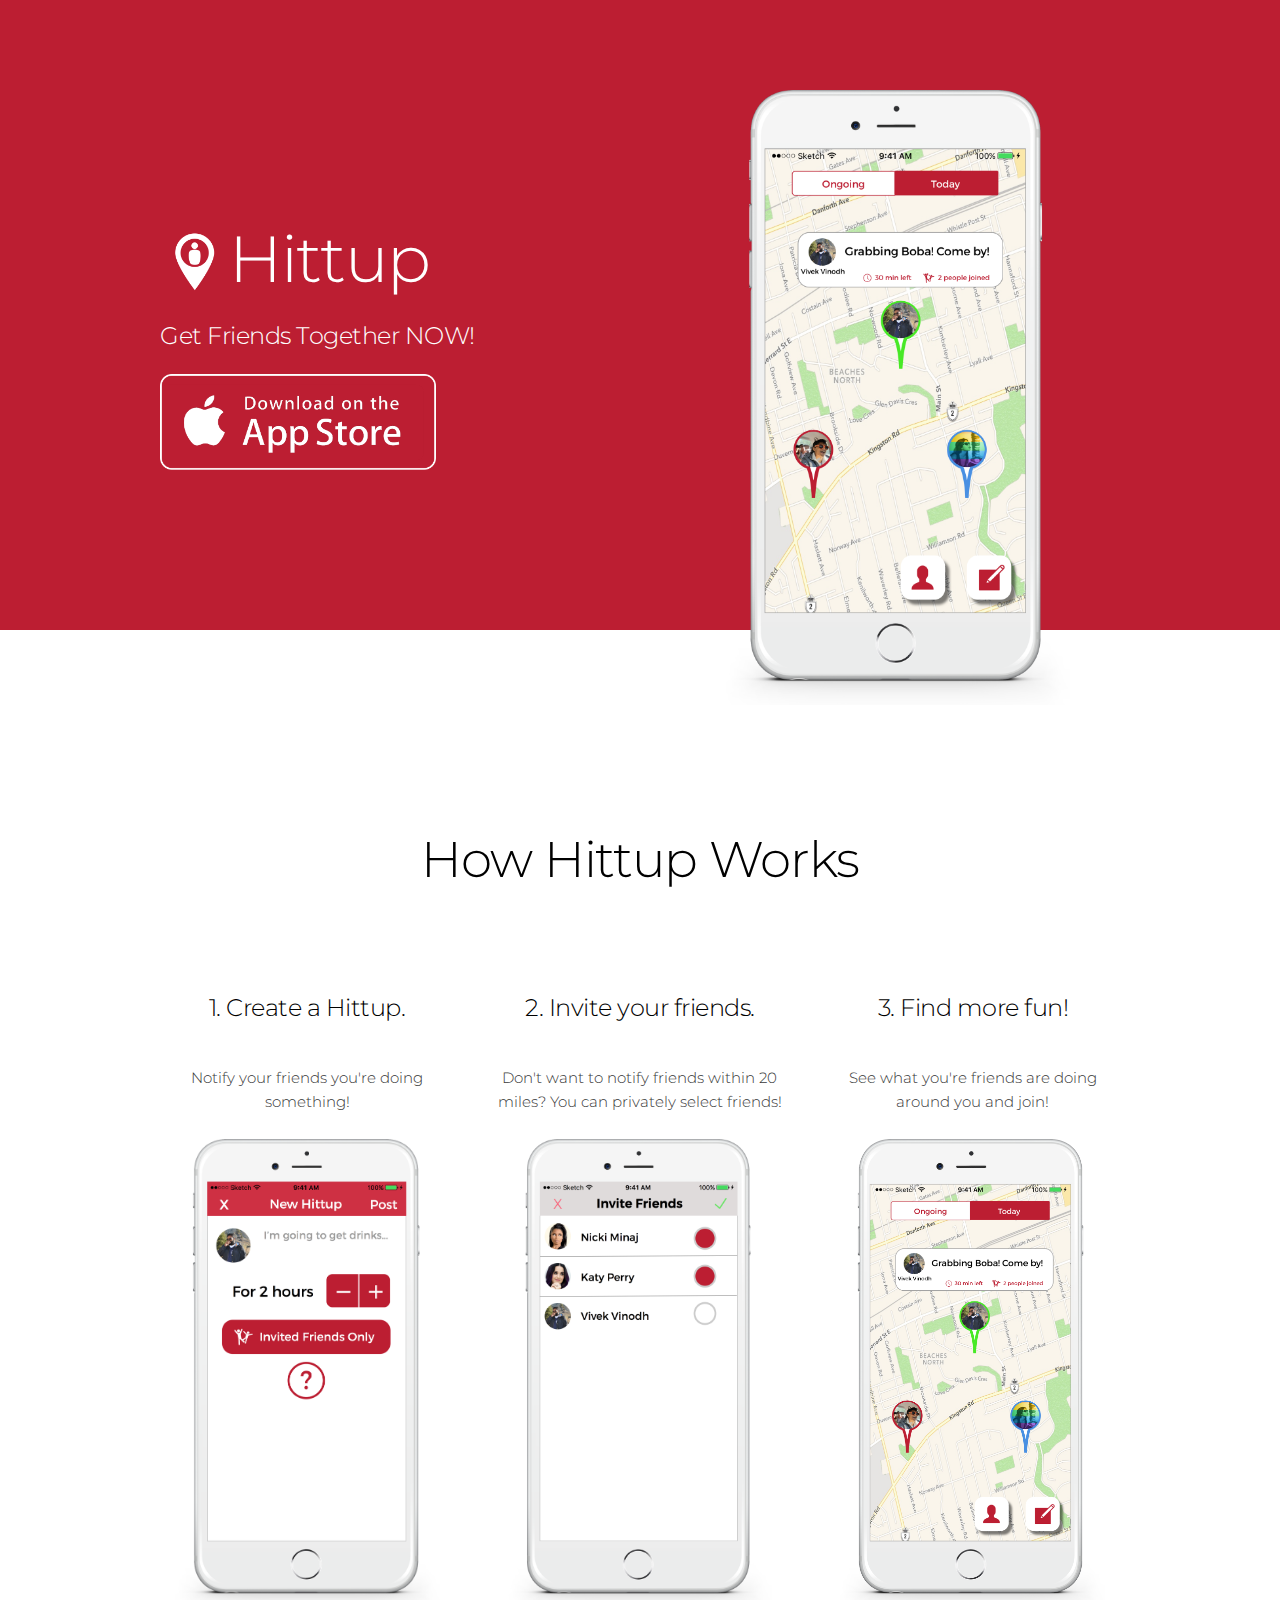
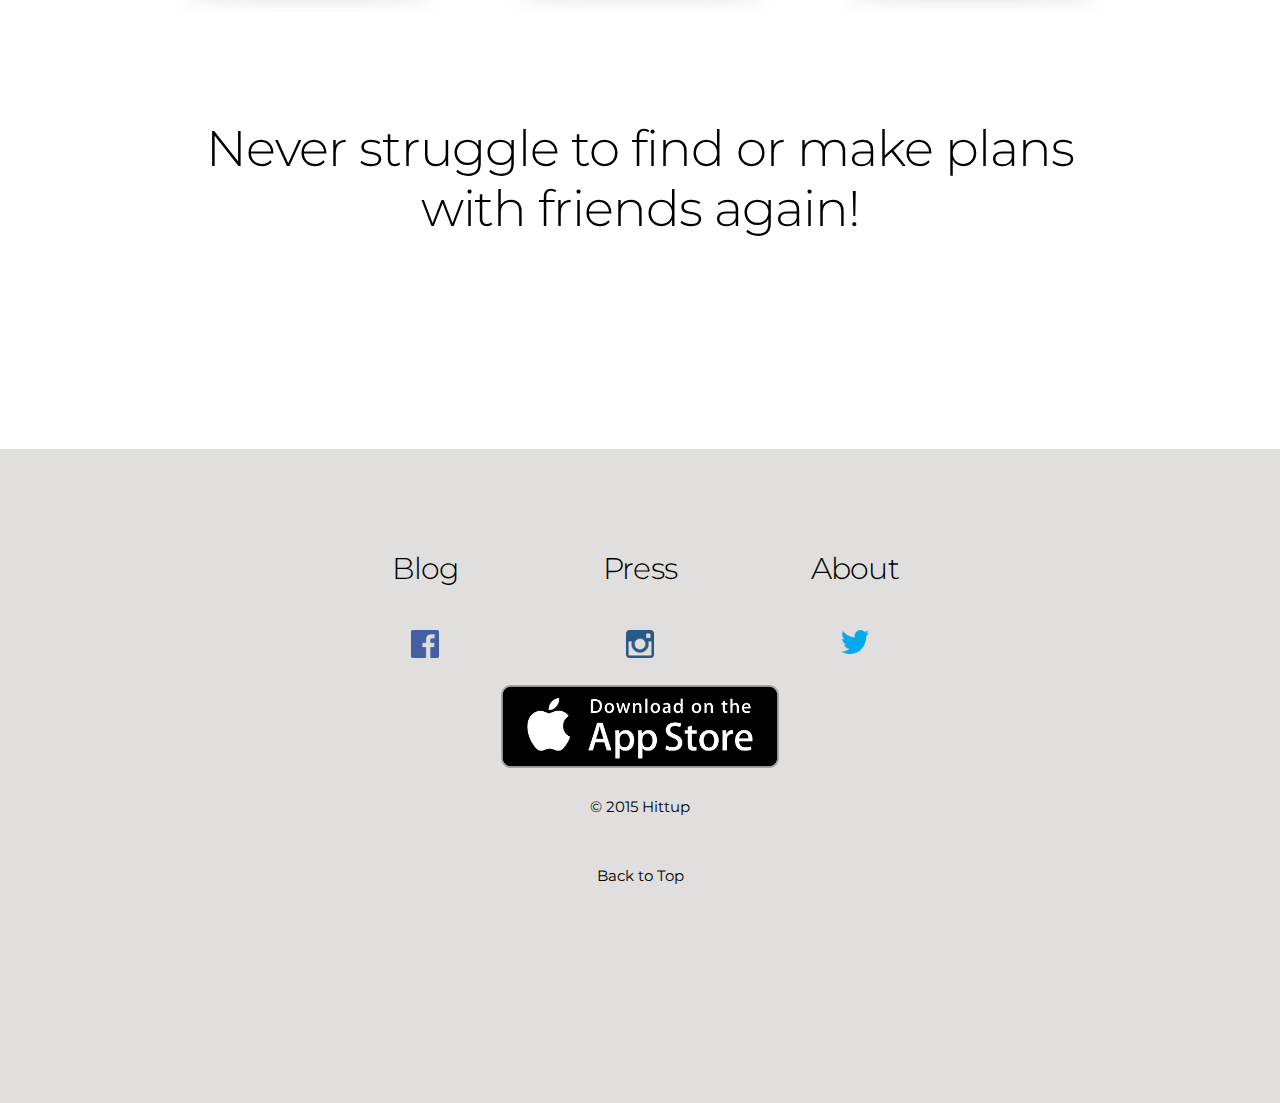
==== commit c4df2b34: "mtop100" ====
--- a/index.html
+++ b/index.html
@@ -75,7 +75,7 @@
         </div>
       </div>
 
-      <h1 class="mtop150"> Never struggle to find or make plans with friends again! </h1>
+      <h1 class="mtop100"> Never struggle to find or make plans with friends again! </h1>
     </div>
   </div>
 
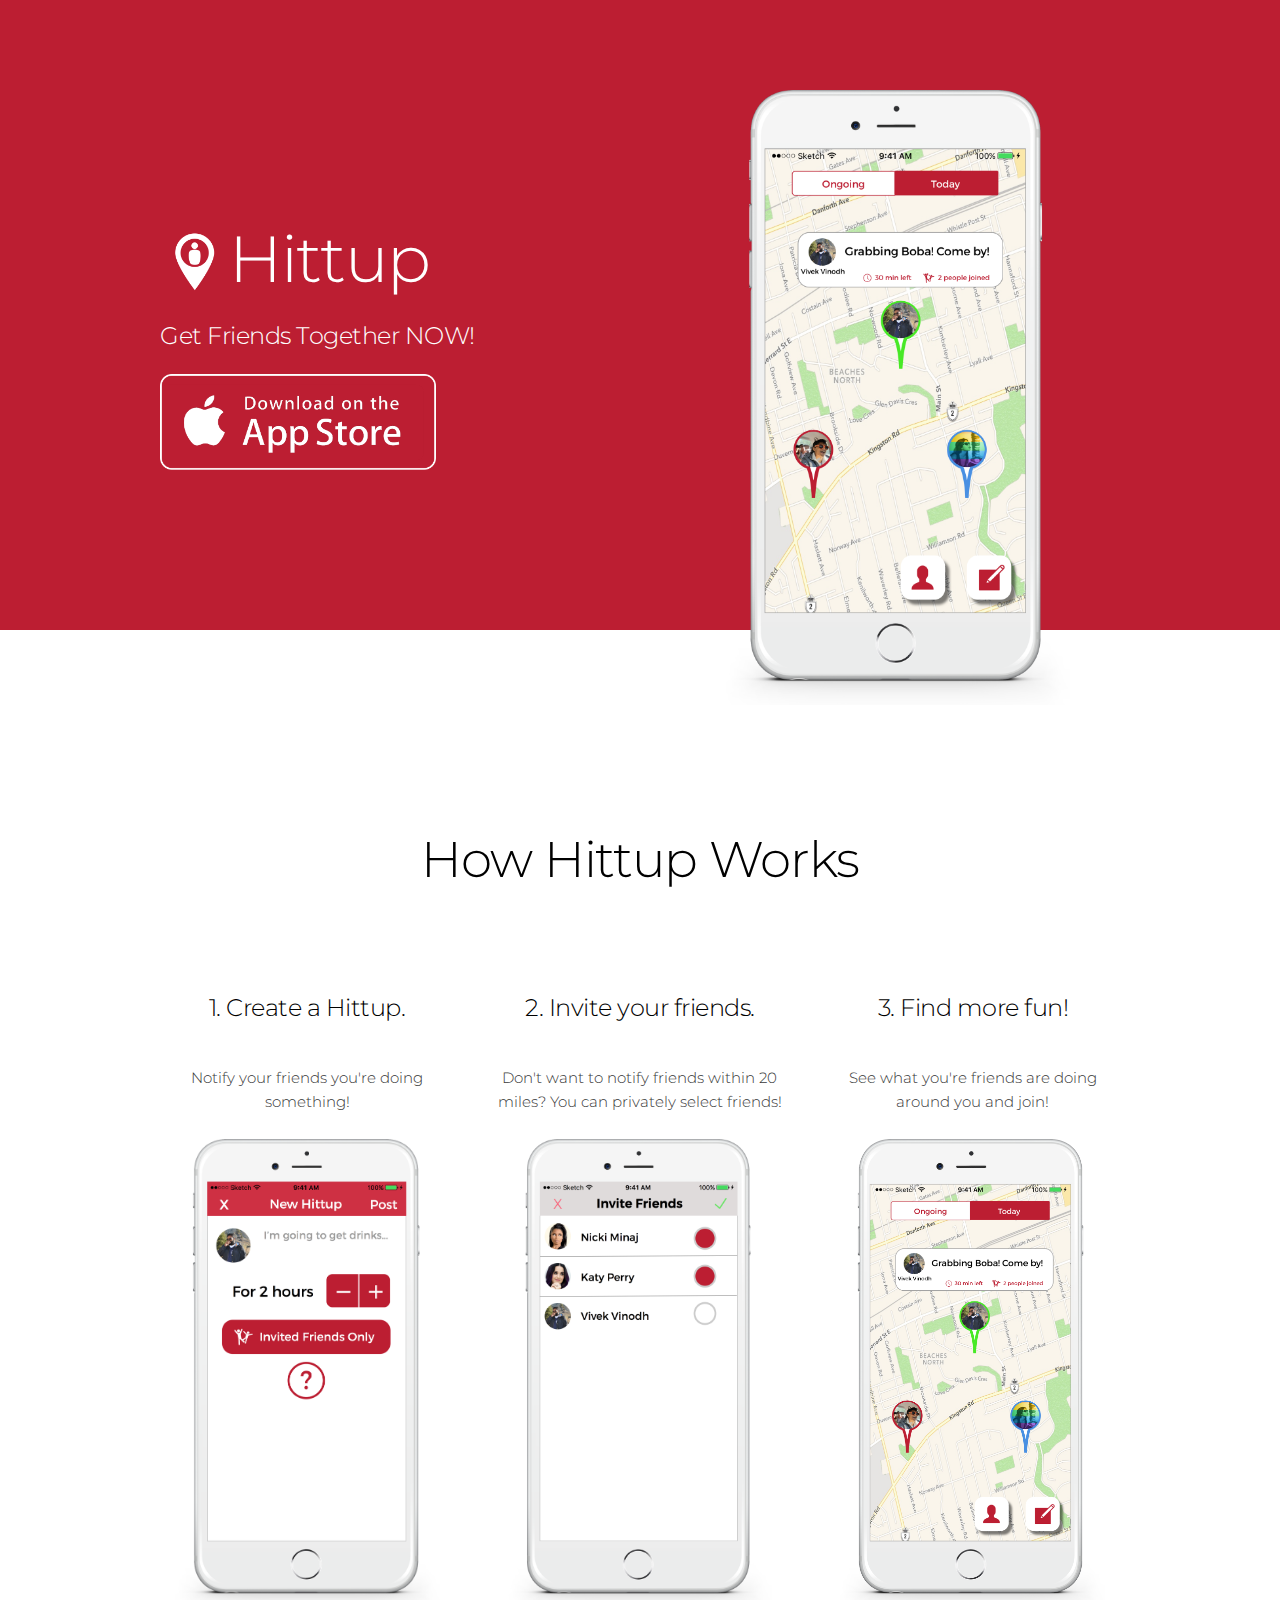
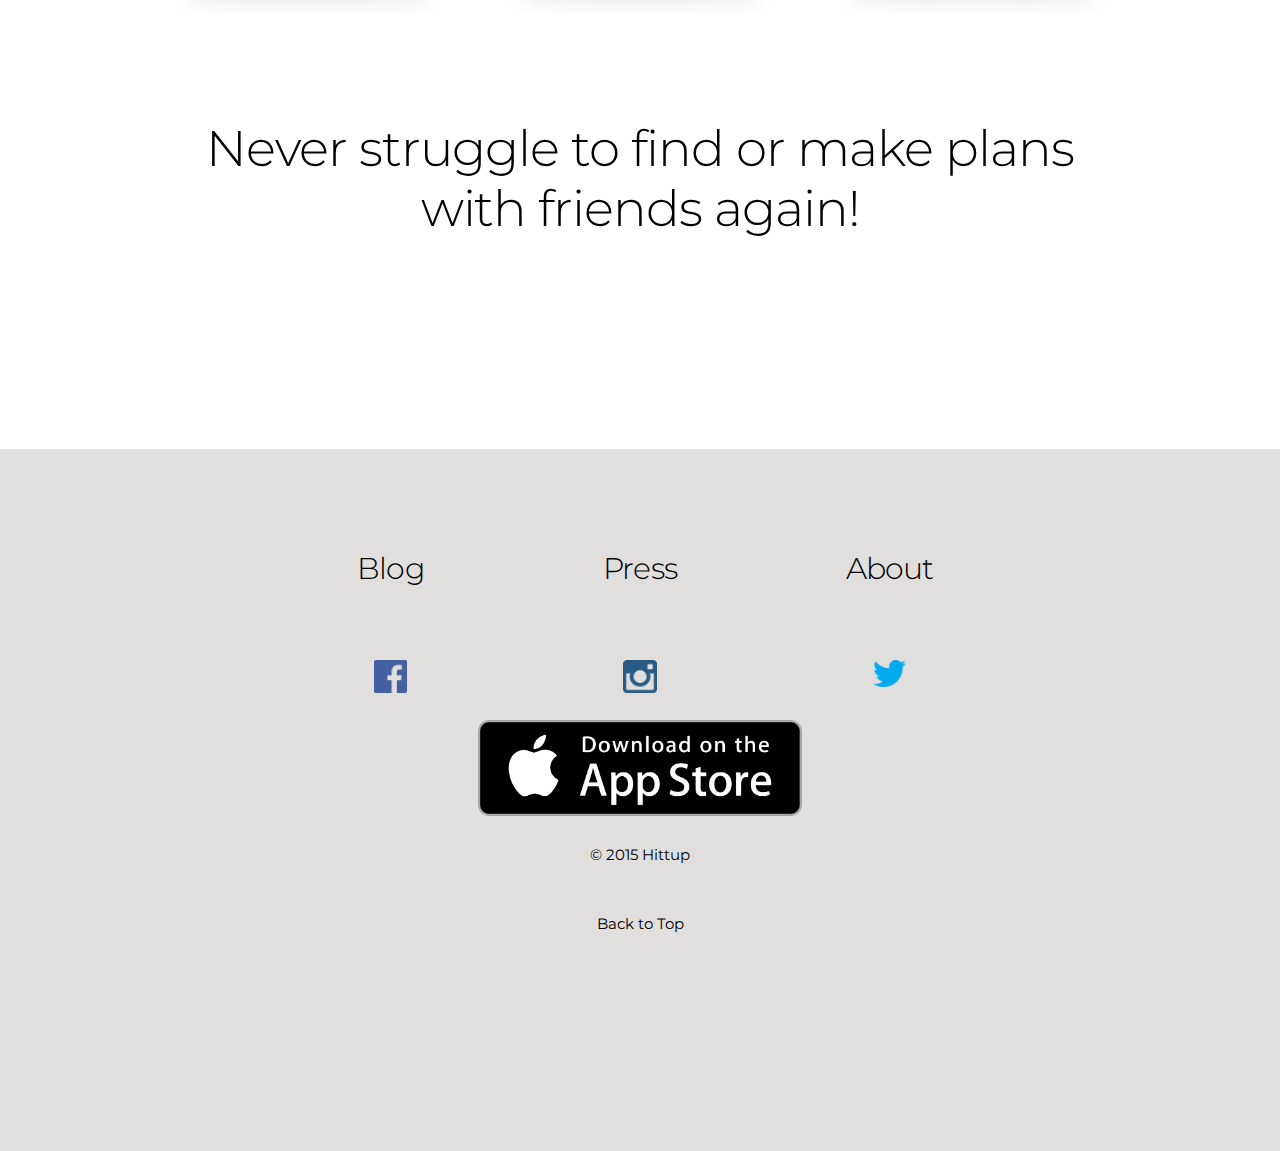
==== commit f564dc96: "fixing bottom margin top" ====
--- a/index.html
+++ b/index.html
@@ -84,13 +84,13 @@
     <div class="footercontainer">
       <div class="row mneg100">
         <div class="one-third column value">
-          <a target="_blank" href="https://medium.com/@hittup"><h4>Blog</h4></a>
+          <a class="footerinfomargin" target="_blank" href="https://medium.com/@hittup"><h4>Blog</h4></a>
         </div>
         <div class="one-third column value">
-          <a target="_blank" href="https://medium.com/@RohitTigga/hittup-an-app-for-socializing-in-real-life-5fb0a5a36338#.5xpcskdn4"><h4>Press</h4></a>
+          <a class="footerinfomargin" target="_blank" href="https://medium.com/@RohitTigga/hittup-an-app-for-socializing-in-real-life-5fb0a5a36338#.5xpcskdn4"><h4>Press</h4></a>
         </div>
         <div class="one-third column value">
-          <h4>About</h4>
+          <h4 class="footerinfomargin" >About</h4>
         </div>
       </div>
       <div class="row mtop20">
--- a/css/skeleton.css
+++ b/css/skeleton.css
@@ -397,7 +397,7 @@
   .footercontainer {
   position: relative;
   width: 100%;
-  max-width: 660px;
+  max-width: 760px;
   margin: 0 auto;
   padding: 0 20px;
   box-sizing: border-box; }
--- a/css/custom.css
+++ b/css/custom.css
@@ -128,6 +128,15 @@
 .mneg100{
   margin-top: -100px;
 }
+
+/* Less than 550 */
+@media (min-width: 400px) {
+  .shrinksocial{
+    margin-top: 30px;
+  }
+
+}
+
 
 /* Bigger than 550 */
 @media (min-width: 550px) {
@@ -157,6 +166,10 @@
   .hero-heading {
     font-size: 2.4rem;
   }
+
+
+
+
 }
 
 /* Bigger than 750 */
@@ -190,6 +203,8 @@
   .footer {
     padding: 15rem 0 8rem;
   }
+
+
 }
 
 /* Bigger than 1000 */
@@ -211,4 +226,6 @@
     top: -14rem;
     max-height: 570px;
   }
+
+
 }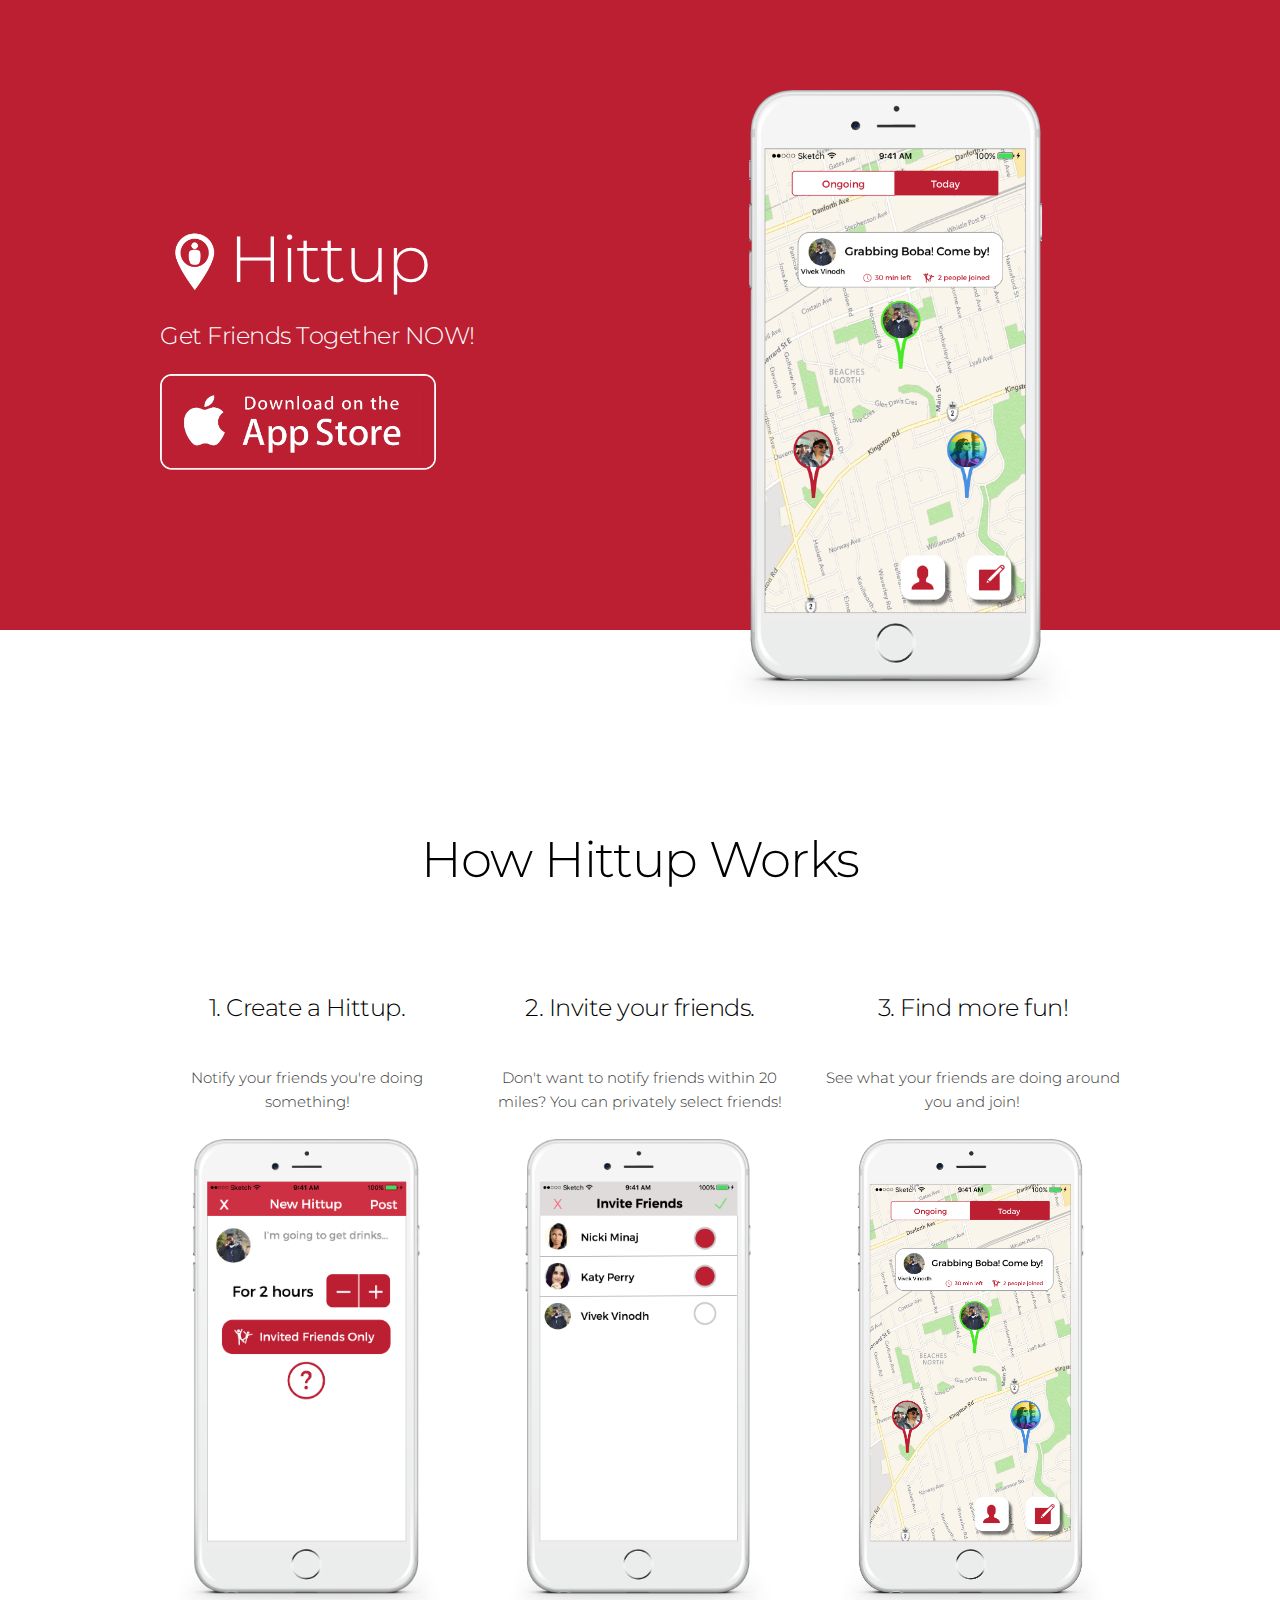
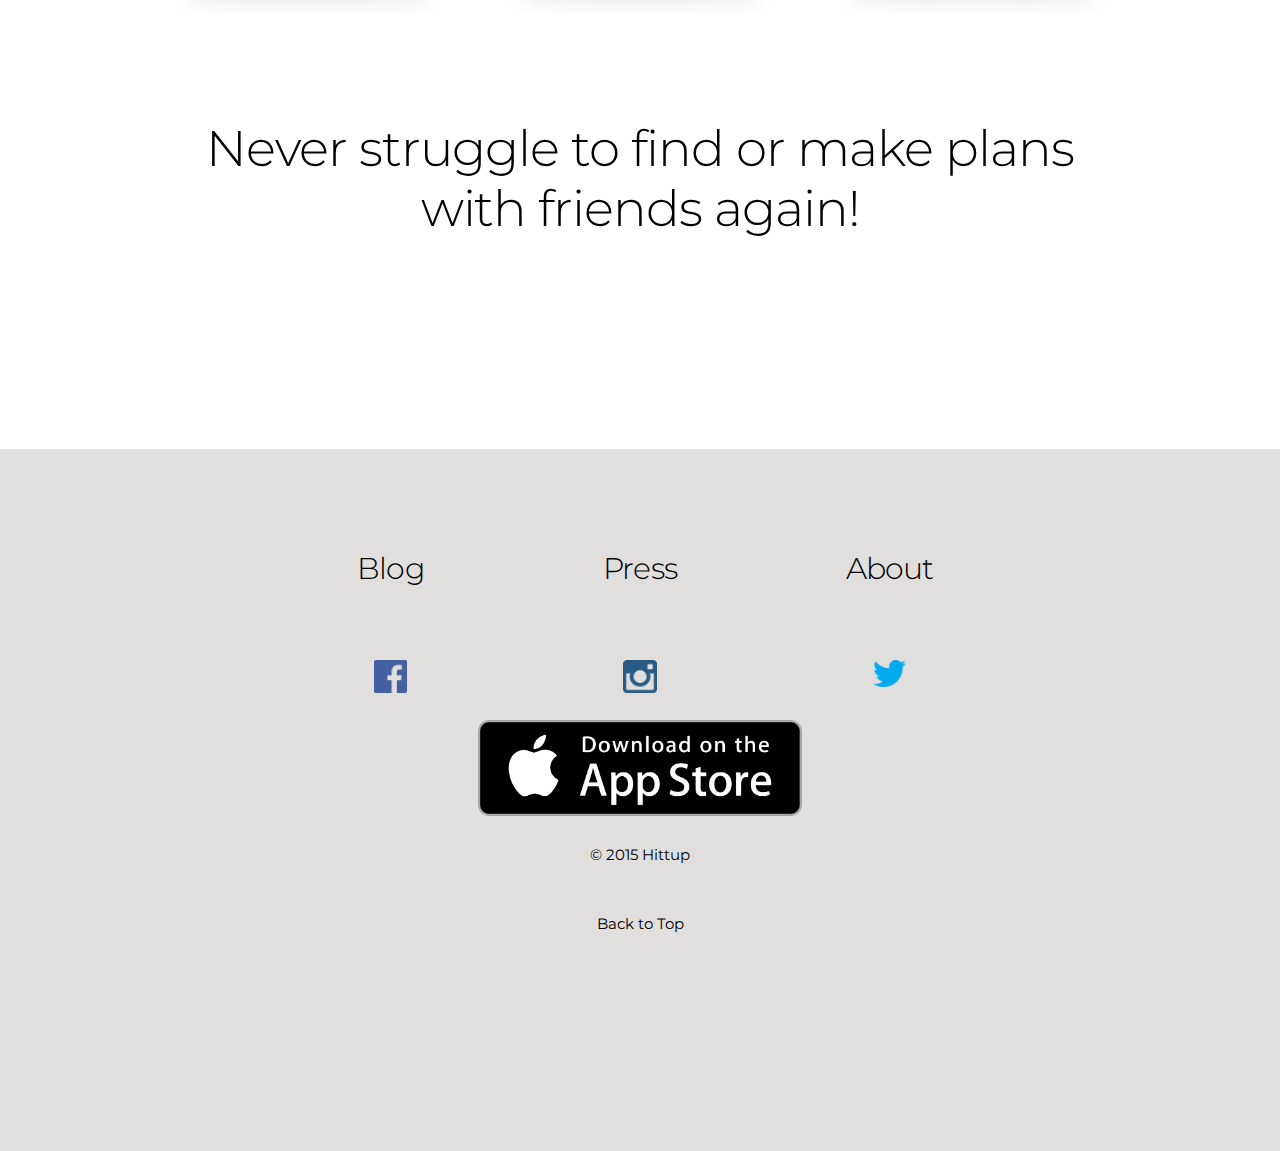
==== commit ff38af93: "fixing bottom margin top" ====
--- a/index.html
+++ b/index.html
@@ -70,7 +70,7 @@
         </div>
         <div class="one-third column value">
           <h5 class="value-heading">3. Find more fun!</h5>
-          <p class="value-description">See what you're friends are doing around you and join!</p>
+          <p class="value-description">See what your friends are doing around you and join!</p>
           <img class="resizephone"src="img/find3.png">
         </div>
       </div>
@@ -90,7 +90,7 @@
           <a class="footerinfomargin" target="_blank" href="https://medium.com/@RohitTigga/hittup-an-app-for-socializing-in-real-life-5fb0a5a36338#.5xpcskdn4"><h4>Press</h4></a>
         </div>
         <div class="one-third column value">
-          <h4 class="footerinfomargin" >About</h4>
+          <a class="footerinfomargin"><h4>About</h4></a>
         </div>
       </div>
       <div class="row mtop20">
--- a/css/custom.css
+++ b/css/custom.css
@@ -132,6 +132,10 @@
 /* Less than 550 */
 @media (min-width: 400px) {
   .shrinksocial{
+    margin-top: 30px;
+  }
+
+  .footerinfomargin{
     margin-top: 30px;
   }
 
